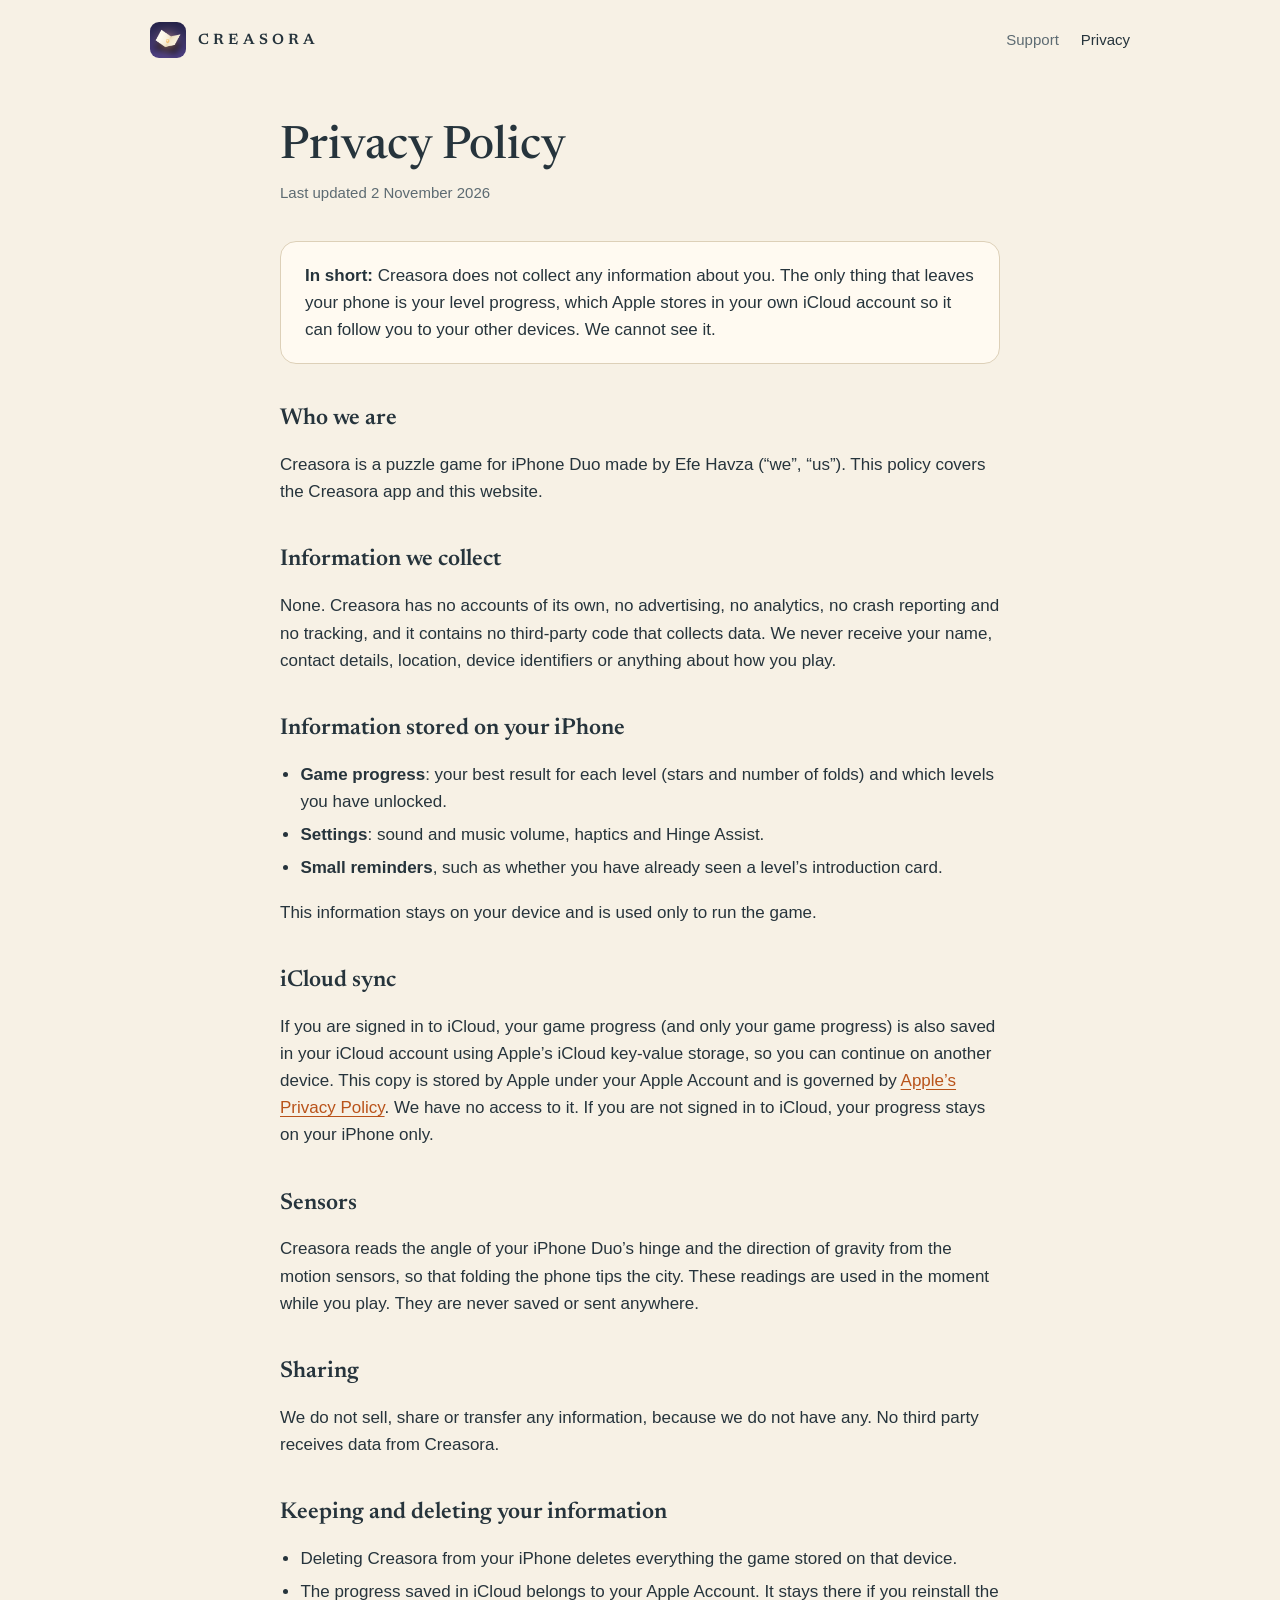
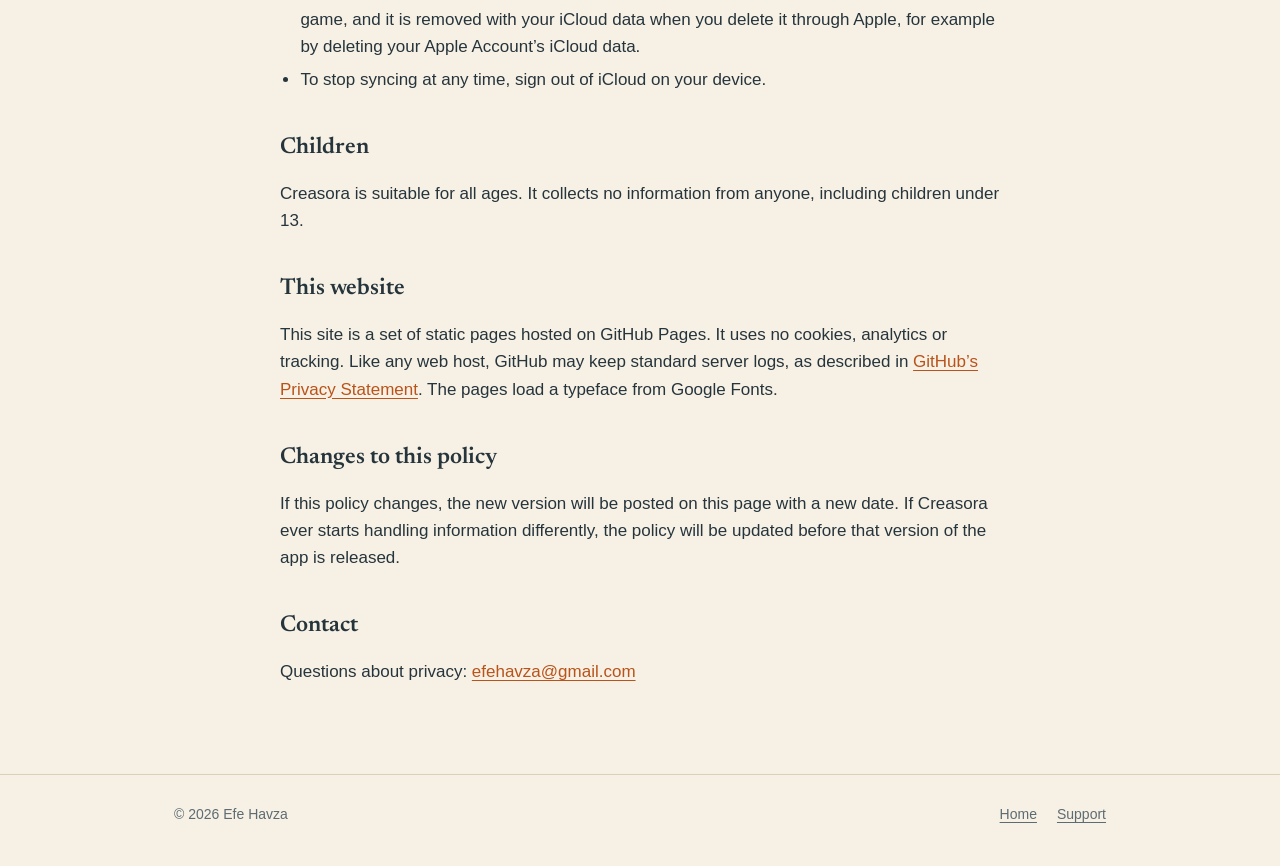
==== privacy.html @ 3c388a40 "Creasora website: home, support and privacy pages Co-Authored-By: Claude Opus 5.5 <noreply@anthropic" ====
<!doctype html>
<html lang="en">
<head>
  <meta charset="utf-8">
  <meta name="viewport" content="width=device-width, initial-scale=1">
  <title>Privacy Policy — Creasora</title>
  <meta name="description" content="How Creasora handles your information: it collects nothing, and your game progress syncs only through your own iCloud.">
  <meta name="color-scheme" content="light dark">
  <link rel="icon" href="img/icon.png">
  <link rel="apple-touch-icon" href="img/apple-touch-icon.png">
  <link rel="preconnect" href="https://fonts.googleapis.com">
  <link rel="preconnect" href="https://fonts.gstatic.com" crossorigin>
  <link href="https://fonts.googleapis.com/css2?family=Newsreader:ital,opsz,wght@0,6..72,400;0,6..72,500;0,6..72,600;1,6..72,400&display=swap" rel="stylesheet">
  <link rel="stylesheet" href="style.css">
</head>
<body>
  <header class="wrap top">
    <a class="brand" href="./"><img src="img/icon.png" alt=""><span>CREASORA</span></a>
    <nav>
      <a href="support.html">Support</a>
      <a href="privacy.html" aria-current="page">Privacy</a>
    </nav>
  </header>

  <main class="wrap narrow doc">
    <h1>Privacy Policy</h1>
    <p class="updated">Last updated 2 November 2026</p>

    <div class="summary">
      <p><strong>In short:</strong> Creasora does not collect any information about you. The only thing that leaves your phone is your level progress, which Apple stores in your own iCloud account so it can follow you to your other devices. We cannot see it.</p>
    </div>

    <h2>Who we are</h2>
    <p>Creasora is a puzzle game for iPhone Duo made by Efe Havza (“we”, “us”). This policy covers the Creasora app and this website.</p>

    <h2>Information we collect</h2>
    <p>None. Creasora has no accounts of its own, no advertising, no analytics, no crash reporting and no tracking, and it contains no third-party code that collects data. We never receive your name, contact details, location, device identifiers or anything about how you play.</p>

    <h2>Information stored on your iPhone</h2>
    <ul>
      <li><strong>Game progress</strong>: your best result for each level (stars and number of folds) and which levels you have unlocked.</li>
      <li><strong>Settings</strong>: sound and music volume, haptics and Hinge Assist.</li>
      <li><strong>Small reminders</strong>, such as whether you have already seen a level’s introduction card.</li>
    </ul>
    <p>This information stays on your device and is used only to run the game.</p>

    <h2>iCloud sync</h2>
    <p>If you are signed in to iCloud, your game progress (and only your game progress) is also saved in your iCloud account using Apple’s iCloud key-value storage, so you can continue on another device. This copy is stored by Apple under your Apple Account and is governed by <a href="https://www.apple.com/legal/privacy/">Apple’s Privacy Policy</a>. We have no access to it. If you are not signed in to iCloud, your progress stays on your iPhone only.</p>

    <h2>Sensors</h2>
    <p>Creasora reads the angle of your iPhone Duo’s hinge and the direction of gravity from the motion sensors, so that folding the phone tips the city. These readings are used in the moment while you play. They are never saved or sent anywhere.</p>

    <h2>Sharing</h2>
    <p>We do not sell, share or transfer any information, because we do not have any. No third party receives data from Creasora.</p>

    <h2>Keeping and deleting your information</h2>
    <ul>
      <li>Deleting Creasora from your iPhone deletes everything the game stored on that device.</li>
      <li>The progress saved in iCloud belongs to your Apple Account. It stays there if you reinstall the game, and it is removed with your iCloud data when you delete it through Apple, for example by deleting your Apple Account’s iCloud data.</li>
      <li>To stop syncing at any time, sign out of iCloud on your device.</li>
    </ul>

    <h2>Children</h2>
    <p>Creasora is suitable for all ages. It collects no information from anyone, including children under 13.</p>

    <h2>This website</h2>
    <p>This site is a set of static pages hosted on GitHub Pages. It uses no cookies, analytics or tracking. Like any web host, GitHub may keep standard server logs, as described in <a href="https://docs.github.com/en/site-policy/privacy-policies/github-general-privacy-statement">GitHub’s Privacy Statement</a>. The pages load a typeface from Google Fonts.</p>

    <h2>Changes to this policy</h2>
    <p>If this policy changes, the new version will be posted on this page with a new date. If Creasora ever starts handling information differently, the policy will be updated before that version of the app is released.</p>

    <h2>Contact</h2>
    <p>Questions about privacy: <a href="mailto:efehavza@gmail.com?subject=Creasora%20privacy">efehavza@gmail.com</a></p>
  </main>

  <footer>
    <div class="wrap">
      <span>© 2026 Efe Havza</span>
      <nav>
        <a href="./">Home</a>
        <a href="support.html">Support</a>
      </nav>
    </div>
  </footer>
</body>
</html>
---- style.css ----
:root {
  --paper: #f7f1e5;
  --paper-deep: #ede3d0;
  --card: #fffaf1;
  --ink: #26343c;
  --ink-soft: #5d6b72;
  --rule: #ddd0b8;
  --accent: #e8722a;
  --accent-ink: #b9531a;
  --night: #1f2a44;
  --serif: "Newsreader", "New York", Georgia, serif;
  --sans: -apple-system, BlinkMacSystemFont, "SF Pro Text", "Helvetica Neue", Arial, sans-serif;
}
@media (prefers-color-scheme: dark) {
  :root {
    --paper: #182029;
    --paper-deep: #1f2934;
    --card: #222d39;
    --ink: #efe7d8;
    --ink-soft: #aab4ba;
    --rule: #34414d;
    --accent: #f08a45;
    --accent-ink: #f5a66f;
  }
}

* { box-sizing: border-box; }
html { -webkit-text-size-adjust: 100%; }
body {
  margin: 0;
  background: var(--paper);
  color: var(--ink);
  font: 17px/1.6 var(--sans);
}
img { max-width: 100%; display: block; }
a { color: var(--accent-ink); text-underline-offset: 3px; }
a:hover { color: var(--accent); }

.wrap { max-width: 980px; margin: 0 auto; padding: 0 24px; }
.narrow { max-width: 720px; }

/* Header */
.top {
  display: flex; align-items: center; justify-content: space-between; gap: 16px;
  padding: 22px 0;
}
.brand { display: flex; align-items: center; gap: 12px; color: var(--ink); text-decoration: none; }
.brand img { width: 36px; height: 36px; border-radius: 9px; }
.brand span { font: 600 15px/1 var(--serif); letter-spacing: 0.28em; }
.top nav { display: flex; gap: 22px; font-size: 15px; }
.top nav a { color: var(--ink-soft); text-decoration: none; }
.top nav a:hover, .top nav a[aria-current] { color: var(--ink); }

/* Home */
.hero { text-align: center; padding: 48px 0 40px; }
.hero .icon { width: 128px; height: 128px; border-radius: 29px; margin: 0 auto 28px; box-shadow: 0 12px 40px rgba(38, 52, 60, 0.18); }
.hero h1 { font: 500 clamp(44px, 9vw, 76px)/1 var(--serif); letter-spacing: 0.2em; margin: 0 0 14px; padding-left: 0.2em; }
.hero .tagline { font: italic 400 clamp(20px, 3.2vw, 26px)/1.35 var(--serif); color: var(--ink-soft); margin: 0 0 26px; }
.badge {
  display: inline-flex; align-items: center; gap: 8px;
  padding: 8px 16px; border-radius: 999px;
  background: var(--card); border: 1px solid var(--rule);
  font-size: 15px; color: var(--ink);
}
.badge svg { width: 18px; height: 12px; }
.store-note { margin: 14px 0 0; font-size: 14px; color: var(--ink-soft); }

.shot {
  border-radius: 18px; overflow: hidden;
  box-shadow: 0 18px 50px rgba(20, 30, 40, 0.22);
  background: var(--paper-deep);
}
.hero-shot { margin: 8px auto 72px; max-width: 920px; }

.lede { font: 400 clamp(21px, 2.6vw, 25px)/1.5 var(--serif); text-align: center; max-width: 700px; margin: 0 auto 64px; }

.features { display: grid; grid-template-columns: repeat(3, 1fr); gap: 28px; margin: 0 0 72px; }
.feature h3 { font: 600 19px/1.3 var(--serif); margin: 14px 0 6px; }
.feature p { margin: 0; color: var(--ink-soft); font-size: 16px; }
.mark { width: 34px; height: 4px; border-radius: 2px; background: var(--accent); }

.gallery { display: grid; grid-template-columns: 1fr 1fr; gap: 22px; margin-bottom: 80px; }
.gallery figure { margin: 0; }
.gallery figcaption { font-size: 14px; color: var(--ink-soft); margin-top: 10px; }

/* Documents */
.doc { padding: 24px 0 72px; }
.doc h1 { font: 500 clamp(34px, 6vw, 46px)/1.1 var(--serif); margin: 18px 0 8px; }
.doc .updated { color: var(--ink-soft); font-size: 15px; margin: 0 0 36px; }
.doc h2 { font: 600 23px/1.3 var(--serif); margin: 40px 0 10px; }
.doc p, .doc li { color: var(--ink); }
.doc ul { padding-left: 1.2em; }
.doc li { margin: 6px 0; }
.summary {
  background: var(--card); border: 1px solid var(--rule); border-radius: 16px;
  padding: 20px 24px; margin: 0 0 8px;
}
.summary p { margin: 0; }

.contact {
  background: var(--card); border: 1px solid var(--rule); border-radius: 16px;
  padding: 24px; margin: 8px 0 12px;
}
.contact h2 { margin-top: 0; }
.button {
  display: inline-block; margin-top: 6px;
  background: var(--accent); color: #fff; text-decoration: none;
  padding: 11px 22px; border-radius: 999px; font-weight: 600; font-size: 16px;
}
.button:hover { color: #fff; filter: brightness(1.05); }

details { border-bottom: 1px solid var(--rule); padding: 14px 0; }
details:first-of-type { border-top: 1px solid var(--rule); }
summary { cursor: pointer; font: 600 18px/1.4 var(--serif); list-style: none; display: flex; justify-content: space-between; gap: 16px; }
summary::-webkit-details-marker { display: none; }
summary::after { content: "+"; color: var(--accent); font: 400 22px/1 var(--sans); }
details[open] summary::after { content: "–"; }
details p { margin: 10px 0 2px; color: var(--ink-soft); }

/* Footer */
footer { border-top: 1px solid var(--rule); padding: 28px 0 40px; font-size: 14px; color: var(--ink-soft); }
footer .wrap { display: flex; flex-wrap: wrap; justify-content: space-between; gap: 12px; }
footer nav { display: flex; gap: 20px; }
footer a { color: var(--ink-soft); }

@media (max-width: 720px) {
  .wrap { padding: 0 16px; }
  .top nav { gap: 16px; }
  .brand span { display: none; }
  .features { grid-template-columns: 1fr; gap: 22px; }
  .gallery { grid-template-columns: 1fr; }
  .hero { padding-top: 28px; }
  .hero .icon { width: 104px; height: 104px; border-radius: 24px; }
}
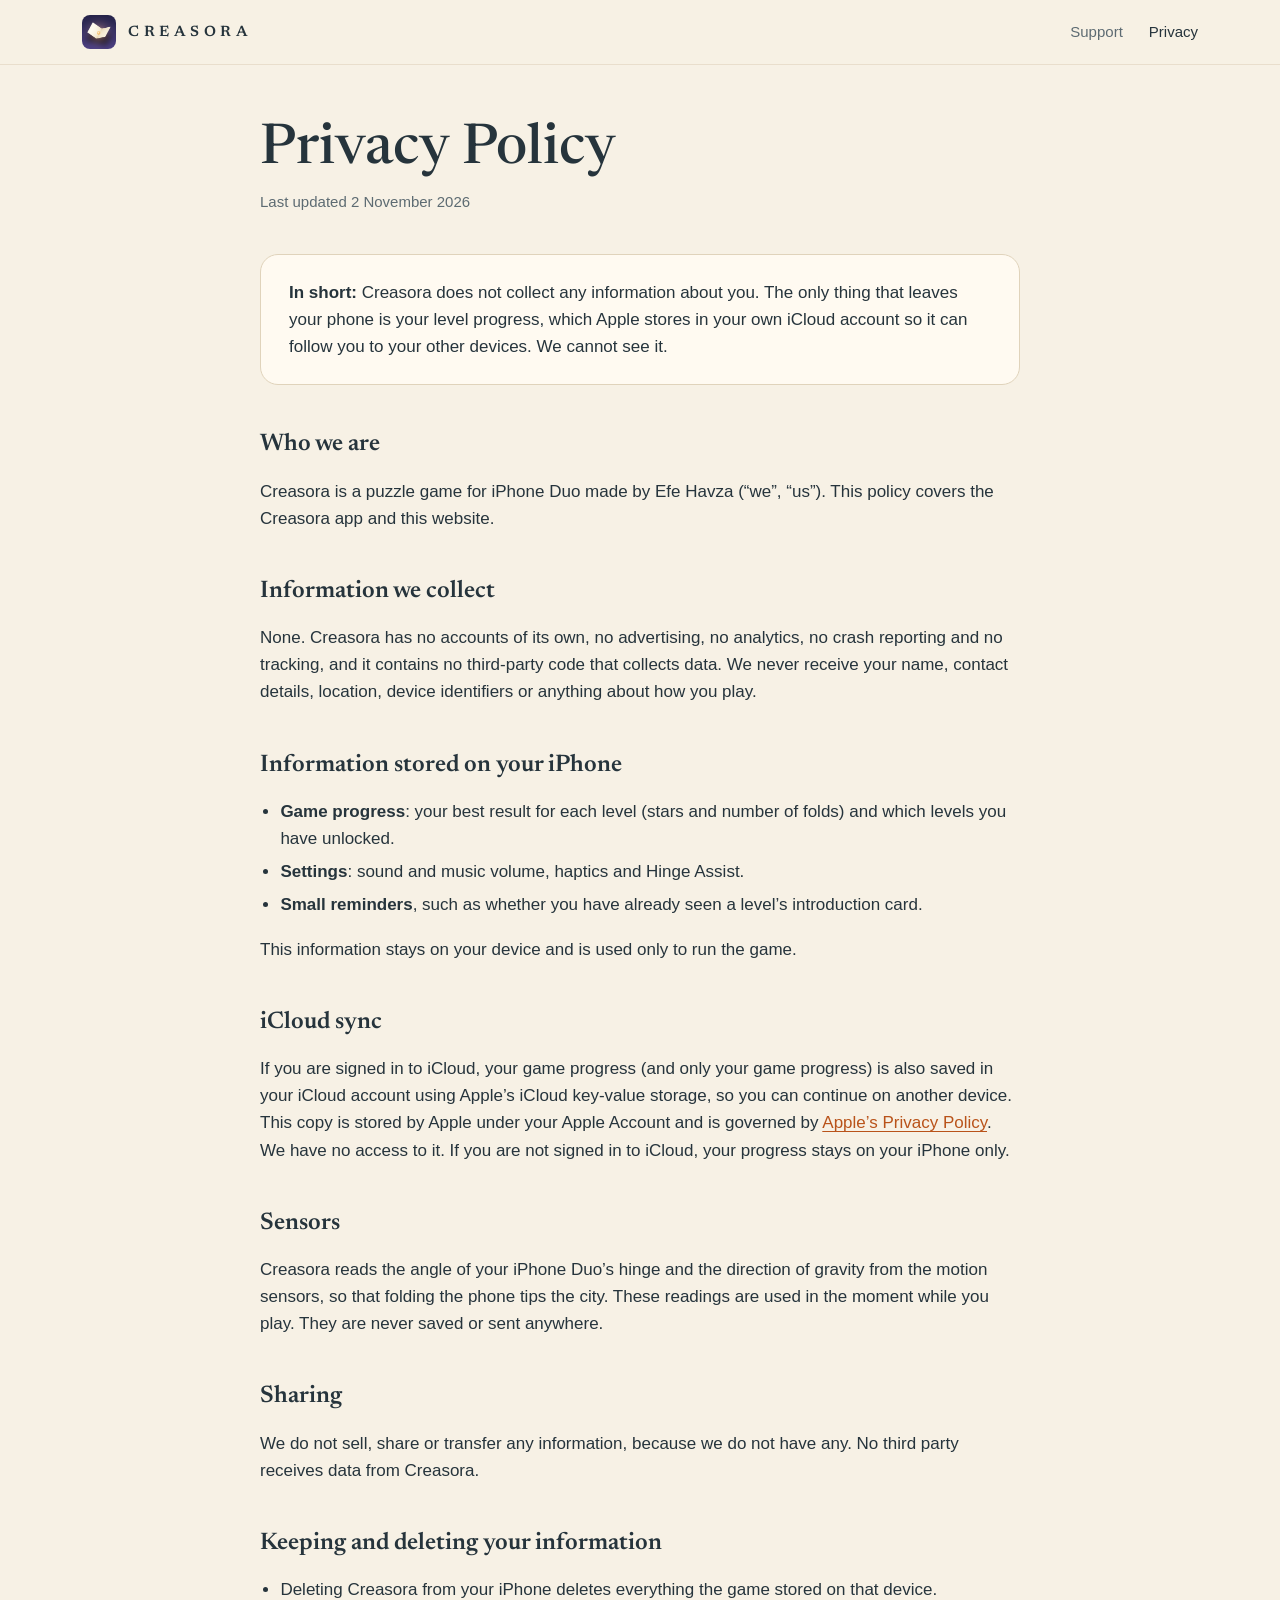
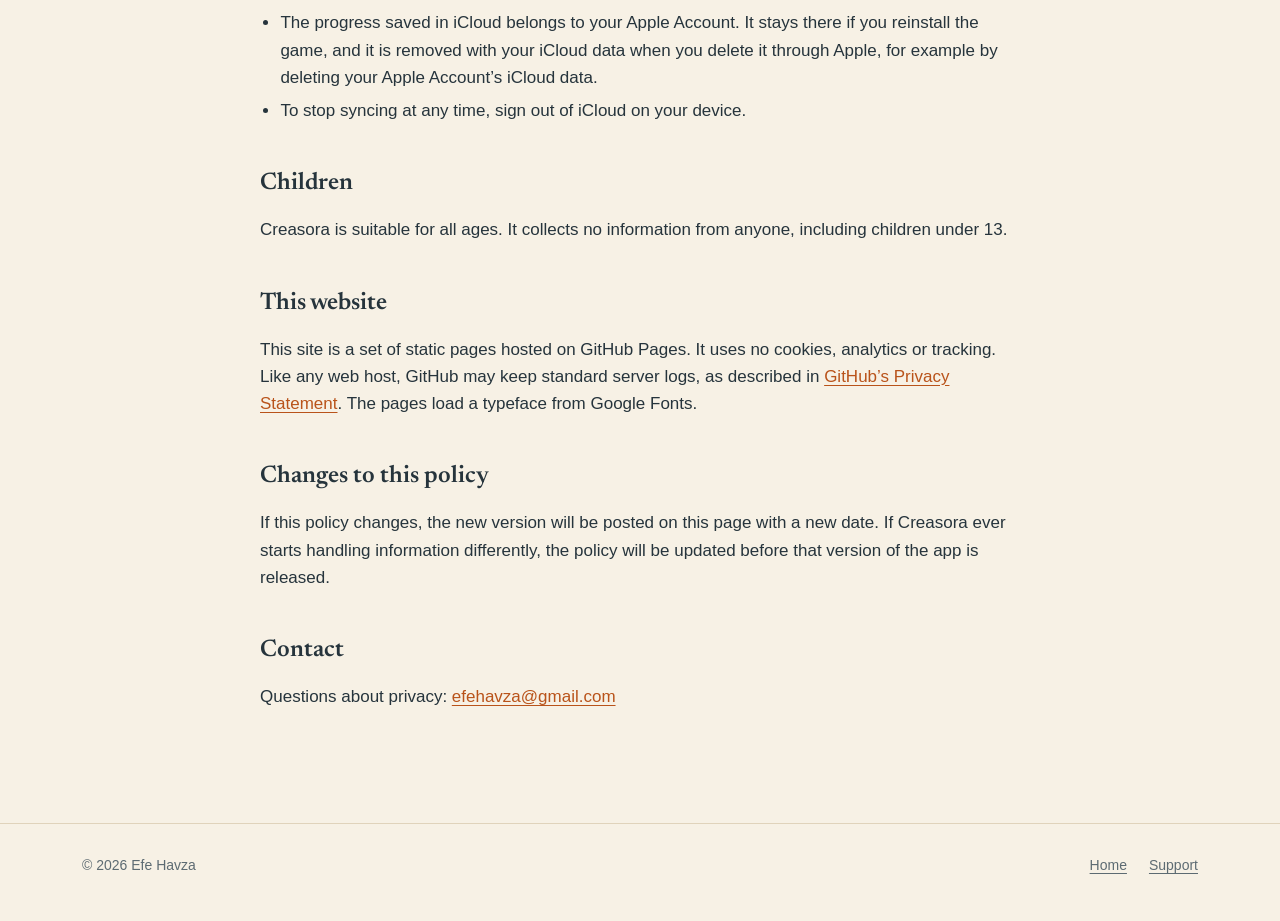
==== commit 8730920f: "Redesign: full-size screenshots, open-Duo hero Co-Authored-By: Claude Opus 5.5 <noreply@anthropic.co" ====
--- a/privacy.html
+++ b/privacy.html
@@ -14,13 +14,15 @@
   <link rel="stylesheet" href="style.css">
 </head>
 <body>
-  <header class="wrap top">
-    <a class="brand" href="./"><img src="img/icon.png" alt=""><span>CREASORA</span></a>
-    <nav>
-      <a href="support.html">Support</a>
-      <a href="privacy.html" aria-current="page">Privacy</a>
-    </nav>
-  </header>
+  <div class="top-bar">
+    <header class="wrap top">
+      <a class="brand" href="./"><img src="img/icon.png" alt=""><span>CREASORA</span></a>
+      <nav>
+        <a href="support.html">Support</a>
+        <a href="privacy.html" aria-current="page">Privacy</a>
+      </nav>
+    </header>
+  </div>
 
   <main class="wrap narrow doc">
     <h1>Privacy Policy</h1>
--- a/style.css
+++ b/style.css
@@ -1,134 +1,175 @@
 :root {
   --paper: #f7f1e5;
-  --paper-deep: #ede3d0;
+  --paper-deep: #efe5d2;
   --card: #fffaf1;
   --ink: #26343c;
   --ink-soft: #5d6b72;
-  --rule: #ddd0b8;
+  --rule: #e0d3bb;
   --accent: #e8722a;
   --accent-ink: #b9531a;
-  --night: #1f2a44;
+  --night: #1d2540;
+  --night-ink: #eef0f8;
+  --night-soft: #aeb5cf;
+  --shadow: 0 30px 80px -20px rgba(31, 38, 52, 0.45);
   --serif: "Newsreader", "New York", Georgia, serif;
   --sans: -apple-system, BlinkMacSystemFont, "SF Pro Text", "Helvetica Neue", Arial, sans-serif;
 }
 @media (prefers-color-scheme: dark) {
   :root {
-    --paper: #182029;
-    --paper-deep: #1f2934;
-    --card: #222d39;
+    --paper: #161d26;
+    --paper-deep: #1c2530;
+    --card: #202a36;
     --ink: #efe7d8;
-    --ink-soft: #aab4ba;
-    --rule: #34414d;
+    --ink-soft: #a9b3b9;
+    --rule: #303c48;
     --accent: #f08a45;
     --accent-ink: #f5a66f;
+    --night: #10162a;
+    --shadow: 0 30px 80px -20px rgba(0, 0, 0, 0.7);
   }
 }
 
 * { box-sizing: border-box; }
-html { -webkit-text-size-adjust: 100%; }
-body {
-  margin: 0;
-  background: var(--paper);
-  color: var(--ink);
-  font: 17px/1.6 var(--sans);
-}
-img { max-width: 100%; display: block; }
+html { -webkit-text-size-adjust: 100%; scroll-behavior: smooth; }
+body { margin: 0; background: var(--paper); color: var(--ink); font: 17px/1.6 var(--sans); }
+/* Screenshots keep their shape at every width. */
+img { display: block; max-width: 100%; height: auto; }
 a { color: var(--accent-ink); text-underline-offset: 3px; }
 a:hover { color: var(--accent); }
 
-.wrap { max-width: 980px; margin: 0 auto; padding: 0 24px; }
-.narrow { max-width: 720px; }
+.wrap { width: 100%; max-width: 1180px; margin: 0 auto; padding: 0 32px; }
+.narrow { max-width: 760px; }
 
 /* Header */
-.top {
-  display: flex; align-items: center; justify-content: space-between; gap: 16px;
-  padding: 22px 0;
+.top-bar {
+  position: sticky; top: 0; z-index: 10;
+  background: color-mix(in srgb, var(--paper) 82%, transparent);
+  backdrop-filter: saturate(1.4) blur(14px);
+  -webkit-backdrop-filter: saturate(1.4) blur(14px);
+  border-bottom: 1px solid color-mix(in srgb, var(--rule) 60%, transparent);
 }
+.top { display: flex; align-items: center; justify-content: space-between; gap: 16px; height: 64px; }
 .brand { display: flex; align-items: center; gap: 12px; color: var(--ink); text-decoration: none; }
-.brand img { width: 36px; height: 36px; border-radius: 9px; }
-.brand span { font: 600 15px/1 var(--serif); letter-spacing: 0.28em; }
-.top nav { display: flex; gap: 22px; font-size: 15px; }
+.brand img { width: 34px; height: 34px; border-radius: 8px; }
+.brand span { font: 600 15px/1 var(--serif); letter-spacing: 0.3em; }
+.top nav { display: flex; gap: 26px; font-size: 15px; }
 .top nav a { color: var(--ink-soft); text-decoration: none; }
 .top nav a:hover, .top nav a[aria-current] { color: var(--ink); }
 
-/* Home */
-.hero { text-align: center; padding: 48px 0 40px; }
-.hero .icon { width: 128px; height: 128px; border-radius: 29px; margin: 0 auto 28px; box-shadow: 0 12px 40px rgba(38, 52, 60, 0.18); }
-.hero h1 { font: 500 clamp(44px, 9vw, 76px)/1 var(--serif); letter-spacing: 0.2em; margin: 0 0 14px; padding-left: 0.2em; }
-.hero .tagline { font: italic 400 clamp(20px, 3.2vw, 26px)/1.35 var(--serif); color: var(--ink-soft); margin: 0 0 26px; }
-.badge {
+/* Hero */
+.hero { text-align: center; padding: 72px 0 24px; overflow: hidden; }
+.eyebrow {
+  display: inline-flex; align-items: center; gap: 9px;
+  font-size: 13px; font-weight: 600; letter-spacing: 0.14em; text-transform: uppercase;
+  color: var(--accent-ink); margin: 0 0 22px;
+}
+.eyebrow svg { width: 18px; height: 11px; }
+.hero h1 {
+  font: 500 clamp(52px, 10vw, 112px)/0.95 var(--serif);
+  letter-spacing: 0.18em; margin: 0 0 20px; padding-left: 0.18em;
+}
+.tagline { font: italic 400 clamp(22px, 3.2vw, 30px)/1.3 var(--serif); color: var(--ink-soft); margin: 0 0 30px; }
+.cta-row { display: flex; flex-wrap: wrap; justify-content: center; gap: 12px; margin-bottom: 64px; }
+.pill {
   display: inline-flex; align-items: center; gap: 8px;
-  padding: 8px 16px; border-radius: 999px;
-  background: var(--card); border: 1px solid var(--rule);
-  font-size: 15px; color: var(--ink);
+  padding: 12px 22px; border-radius: 999px; font-size: 15px; font-weight: 600; text-decoration: none;
 }
-.badge svg { width: 18px; height: 12px; }
-.store-note { margin: 14px 0 0; font-size: 14px; color: var(--ink-soft); }
+.pill.solid { background: var(--ink); color: var(--paper); }
+.pill.ghost { border: 1px solid var(--rule); color: var(--ink); background: var(--card); }
+.pill.ghost:hover { color: var(--ink); border-color: var(--ink-soft); }
 
-.shot {
-  border-radius: 18px; overflow: hidden;
-  box-shadow: 0 18px 50px rgba(20, 30, 40, 0.22);
-  background: var(--paper-deep);
+/* The screenshot shown as an open iPhone Duo, folded a few degrees at its hinge. */
+.duo { max-width: 1080px; margin: 0 auto; perspective: 2600px; }
+.duo-body {
+  display: flex; padding: 14px; border-radius: 34px;
+  background: linear-gradient(180deg, #3a414b, #23282f);
+  box-shadow: var(--shadow), inset 0 0 0 1px rgba(255, 255, 255, 0.08);
 }
-.hero-shot { margin: 8px auto 72px; max-width: 920px; }
+.duo-half { flex: 1; aspect-ratio: 1426.5 / 2007; background-size: 200% 100%; background-repeat: no-repeat; }
+.duo-half.left {
+  background-position: left center; border-radius: 22px 0 0 22px;
+  transform: rotateY(9deg); transform-origin: right center;
+}
+.duo-half.right {
+  background-position: right center; border-radius: 0 22px 22px 0;
+  transform: rotateY(-9deg); transform-origin: left center;
+  box-shadow: inset 14px 0 18px -14px rgba(0, 0, 0, 0.45);
+}
+.duo-caption { font-size: 14px; color: var(--ink-soft); margin: 18px 0 0; }
 
-.lede { font: 400 clamp(21px, 2.6vw, 25px)/1.5 var(--serif); text-align: center; max-width: 700px; margin: 0 auto 64px; }
+/* Sections */
+section.band { padding: 120px 0; }
+.lede { font: 400 clamp(26px, 3.4vw, 38px)/1.35 var(--serif); text-align: center; max-width: 860px; margin: 0 auto; }
+.lede em { color: var(--accent-ink); font-style: italic; }
 
-.features { display: grid; grid-template-columns: repeat(3, 1fr); gap: 28px; margin: 0 0 72px; }
-.feature h3 { font: 600 19px/1.3 var(--serif); margin: 14px 0 6px; }
-.feature p { margin: 0; color: var(--ink-soft); font-size: 16px; }
-.mark { width: 34px; height: 4px; border-radius: 2px; background: var(--accent); }
+.feature { display: grid; grid-template-columns: 1.55fr 1fr; gap: 64px; align-items: center; }
+.feature + .feature { margin-top: 120px; }
+.feature.flip { grid-template-columns: 1fr 1.55fr; }
+.feature.flip .shot { order: 2; }
+.feature h2 { font: 500 clamp(32px, 3.6vw, 44px)/1.1 var(--serif); margin: 12px 0 16px; }
+.feature p { color: var(--ink-soft); font-size: 18px; margin: 0; }
+.kicker { font-size: 13px; font-weight: 600; letter-spacing: 0.14em; text-transform: uppercase; color: var(--accent-ink); }
+.shot { margin: 0; border-radius: 20px; overflow: hidden; box-shadow: var(--shadow); background: var(--paper-deep); }
 
-.gallery { display: grid; grid-template-columns: 1fr 1fr; gap: 22px; margin-bottom: 80px; }
-.gallery figure { margin: 0; }
-.gallery figcaption { font-size: 14px; color: var(--ink-soft); margin-top: 10px; }
+.night { background: var(--night); color: var(--night-ink); }
+.night .kicker { color: #f5a66f; }
+.night p { color: var(--night-soft); }
+.night .feature h2 { color: var(--night-ink); }
 
-/* Documents */
-.doc { padding: 24px 0 72px; }
-.doc h1 { font: 500 clamp(34px, 6vw, 46px)/1.1 var(--serif); margin: 18px 0 8px; }
-.doc .updated { color: var(--ink-soft); font-size: 15px; margin: 0 0 36px; }
-.doc h2 { font: 600 23px/1.3 var(--serif); margin: 40px 0 10px; }
-.doc p, .doc li { color: var(--ink); }
+.points { display: grid; grid-template-columns: repeat(3, 1fr); gap: 40px; }
+.points h3 { font: 600 21px/1.3 var(--serif); margin: 16px 0 8px; }
+.points p { margin: 0; color: var(--ink-soft); font-size: 16px; }
+.mark { width: 36px; height: 4px; border-radius: 2px; background: var(--accent); }
+
+.closing { text-align: center; }
+.closing img.icon { width: 112px; height: 112px; border-radius: 25px; margin: 0 auto 26px; box-shadow: var(--shadow); }
+.closing h2 { font: 500 clamp(34px, 4.4vw, 52px)/1.1 var(--serif); margin: 0 0 12px; }
+.closing p { color: var(--ink-soft); margin: 0 0 28px; font-size: 18px; }
+
+/* Documents (support, privacy) */
+.doc { padding: 56px 0 96px; }
+.doc h1 { font: 500 clamp(40px, 6vw, 56px)/1.05 var(--serif); margin: 0 0 10px; }
+.doc .updated { color: var(--ink-soft); font-size: 15px; margin: 0 0 40px; }
+.doc h2 { font: 600 24px/1.3 var(--serif); margin: 44px 0 10px; }
 .doc ul { padding-left: 1.2em; }
 .doc li { margin: 6px 0; }
-.summary {
-  background: var(--card); border: 1px solid var(--rule); border-radius: 16px;
-  padding: 20px 24px; margin: 0 0 8px;
-}
+.summary, .contact { background: var(--card); border: 1px solid var(--rule); border-radius: 18px; padding: 24px 28px; }
 .summary p { margin: 0; }
-
-.contact {
-  background: var(--card); border: 1px solid var(--rule); border-radius: 16px;
-  padding: 24px; margin: 8px 0 12px;
-}
+.contact { margin: 0 0 12px; }
 .contact h2 { margin-top: 0; }
 .button {
   display: inline-block; margin-top: 6px;
   background: var(--accent); color: #fff; text-decoration: none;
-  padding: 11px 22px; border-radius: 999px; font-weight: 600; font-size: 16px;
+  padding: 12px 24px; border-radius: 999px; font-weight: 600; font-size: 16px;
 }
 .button:hover { color: #fff; filter: brightness(1.05); }
-
-details { border-bottom: 1px solid var(--rule); padding: 14px 0; }
+details { border-bottom: 1px solid var(--rule); padding: 16px 0; }
 details:first-of-type { border-top: 1px solid var(--rule); }
-summary { cursor: pointer; font: 600 18px/1.4 var(--serif); list-style: none; display: flex; justify-content: space-between; gap: 16px; }
+summary { cursor: pointer; font: 600 19px/1.4 var(--serif); list-style: none; display: flex; justify-content: space-between; gap: 16px; }
 summary::-webkit-details-marker { display: none; }
-summary::after { content: "+"; color: var(--accent); font: 400 22px/1 var(--sans); }
+summary::after { content: "+"; color: var(--accent); font: 400 24px/1 var(--sans); }
 details[open] summary::after { content: "–"; }
 details p { margin: 10px 0 2px; color: var(--ink-soft); }
 
 /* Footer */
-footer { border-top: 1px solid var(--rule); padding: 28px 0 40px; font-size: 14px; color: var(--ink-soft); }
+footer { border-top: 1px solid var(--rule); padding: 30px 0 44px; font-size: 14px; color: var(--ink-soft); }
 footer .wrap { display: flex; flex-wrap: wrap; justify-content: space-between; gap: 12px; }
-footer nav { display: flex; gap: 20px; }
+footer nav { display: flex; gap: 22px; }
 footer a { color: var(--ink-soft); }
 
-@media (max-width: 720px) {
+@media (max-width: 860px) {
   .wrap { padding: 0 16px; }
-  .top nav { gap: 16px; }
   .brand span { display: none; }
-  .features { grid-template-columns: 1fr; gap: 22px; }
-  .gallery { grid-template-columns: 1fr; }
-  .hero { padding-top: 28px; }
-  .hero .icon { width: 104px; height: 104px; border-radius: 24px; }
+  .top nav { gap: 18px; }
+  .hero { padding-top: 48px; }
+  .hero h1 { font-size: 13vw; letter-spacing: 0.12em; padding-left: 0.12em; }
+  .duo-body { padding: 7px; border-radius: 18px; }
+  .duo-half.left { border-radius: 12px 0 0 12px; transform: rotateY(6deg); }
+  .duo-half.right { border-radius: 0 12px 12px 0; transform: rotateY(-6deg); }
+  section.band { padding: 72px 0; }
+  .feature, .feature.flip { grid-template-columns: 1fr; gap: 28px; }
+  .feature.flip .shot { order: 0; }
+  .feature + .feature { margin-top: 72px; }
+  .shot { border-radius: 14px; }
+  .points { grid-template-columns: 1fr; gap: 32px; }
 }
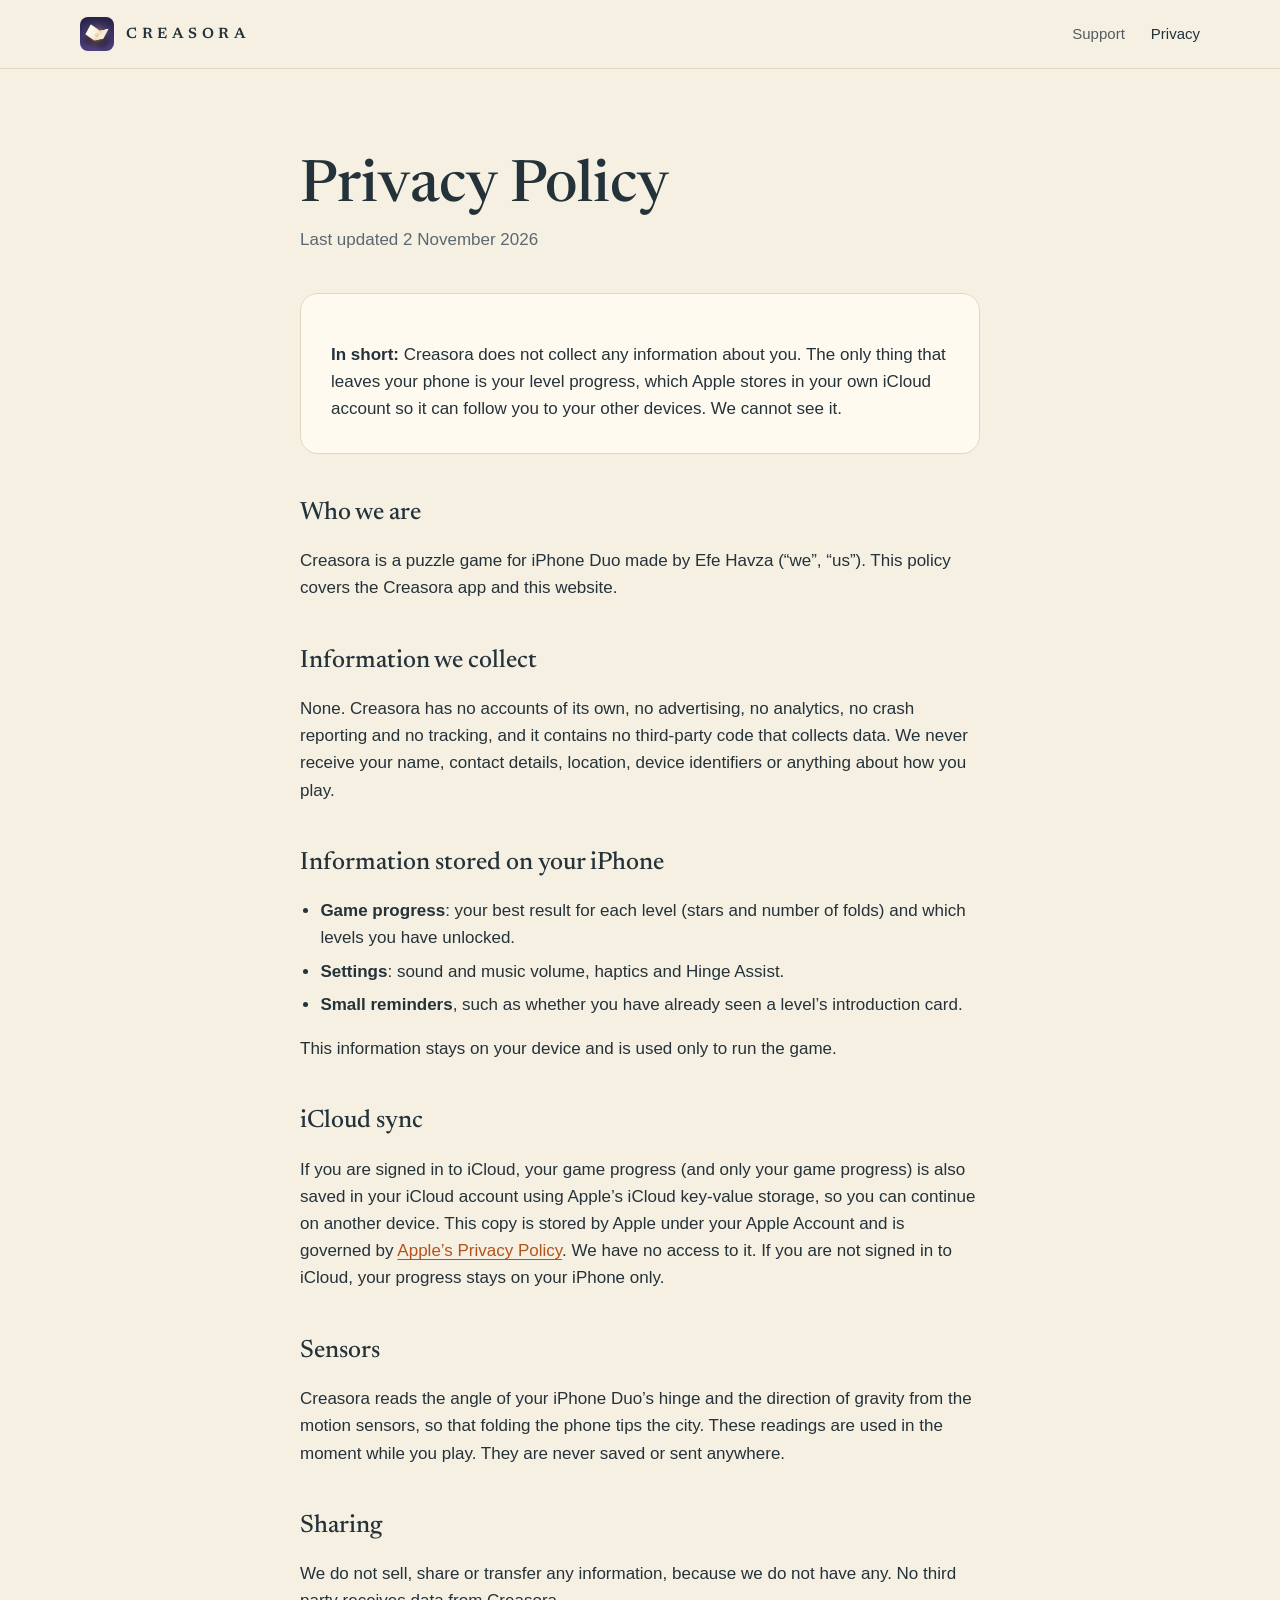
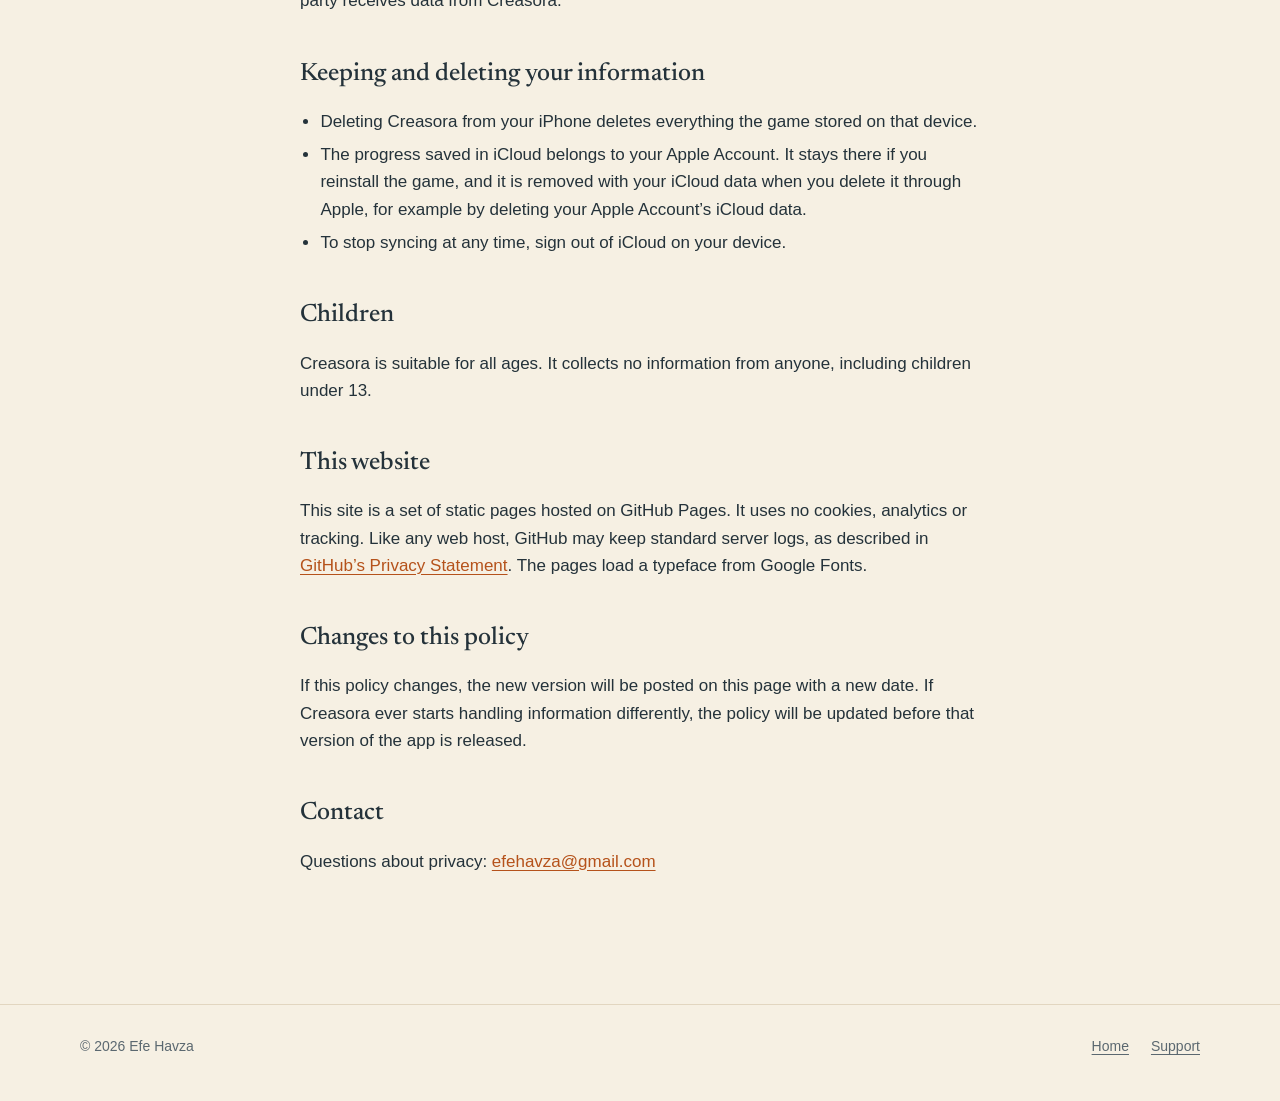
==== commit 1712a769: "Rebuild the site from scratch Co-Authored-By: Claude Opus 5.5 <noreply@anthropic.com>" ====
--- a/privacy.html
+++ b/privacy.html
@@ -3,80 +3,82 @@
 <head>
   <meta charset="utf-8">
   <meta name="viewport" content="width=device-width, initial-scale=1">
+  <meta name="color-scheme" content="light dark">
   <title>Privacy Policy — Creasora</title>
   <meta name="description" content="How Creasora handles your information: it collects nothing, and your game progress syncs only through your own iCloud.">
-  <meta name="color-scheme" content="light dark">
-  <link rel="icon" href="img/icon.png">
-  <link rel="apple-touch-icon" href="img/apple-touch-icon.png">
+  <link rel="icon" type="image/png" href="assets/img/creasora-favicon.png">
+  <link rel="apple-touch-icon" href="assets/img/creasora-touch-icon.png">
   <link rel="preconnect" href="https://fonts.googleapis.com">
   <link rel="preconnect" href="https://fonts.gstatic.com" crossorigin>
   <link href="https://fonts.googleapis.com/css2?family=Newsreader:ital,opsz,wght@0,6..72,400;0,6..72,500;0,6..72,600;1,6..72,400&display=swap" rel="stylesheet">
-  <link rel="stylesheet" href="style.css">
+  <link rel="stylesheet" href="assets/creasora.css">
 </head>
 <body>
-  <div class="top-bar">
-    <header class="wrap top">
-      <a class="brand" href="./"><img src="img/icon.png" alt=""><span>CREASORA</span></a>
+  <header class="site-header solid">
+    <div class="container">
+      <a class="brand" href="./"><img src="assets/img/creasora-icon.png" alt=""><span>CREASORA</span></a>
       <nav>
         <a href="support.html">Support</a>
         <a href="privacy.html" aria-current="page">Privacy</a>
       </nav>
-    </header>
-  </div>
+    </div>
+  </header>
 
-  <main class="wrap narrow doc">
-    <h1>Privacy Policy</h1>
-    <p class="updated">Last updated 2 November 2026</p>
+  <main class="doc">
+    <div class="container text">
+      <h1>Privacy Policy</h1>
+      <p class="sub">Last updated 2 November 2026</p>
 
-    <div class="summary">
-      <p><strong>In short:</strong> Creasora does not collect any information about you. The only thing that leaves your phone is your level progress, which Apple stores in your own iCloud account so it can follow you to your other devices. We cannot see it.</p>
+      <div class="panel">
+        <p><strong>In short:</strong> Creasora does not collect any information about you. The only thing that leaves your phone is your level progress, which Apple stores in your own iCloud account so it can follow you to your other devices. We cannot see it.</p>
+      </div>
+
+      <h2>Who we are</h2>
+      <p>Creasora is a puzzle game for iPhone Duo made by Efe Havza (“we”, “us”). This policy covers the Creasora app and this website.</p>
+
+      <h2>Information we collect</h2>
+      <p>None. Creasora has no accounts of its own, no advertising, no analytics, no crash reporting and no tracking, and it contains no third-party code that collects data. We never receive your name, contact details, location, device identifiers or anything about how you play.</p>
+
+      <h2>Information stored on your iPhone</h2>
+      <ul>
+        <li><strong>Game progress</strong>: your best result for each level (stars and number of folds) and which levels you have unlocked.</li>
+        <li><strong>Settings</strong>: sound and music volume, haptics and Hinge Assist.</li>
+        <li><strong>Small reminders</strong>, such as whether you have already seen a level’s introduction card.</li>
+      </ul>
+      <p>This information stays on your device and is used only to run the game.</p>
+
+      <h2>iCloud sync</h2>
+      <p>If you are signed in to iCloud, your game progress (and only your game progress) is also saved in your iCloud account using Apple’s iCloud key-value storage, so you can continue on another device. This copy is stored by Apple under your Apple Account and is governed by <a href="https://www.apple.com/legal/privacy/">Apple’s Privacy Policy</a>. We have no access to it. If you are not signed in to iCloud, your progress stays on your iPhone only.</p>
+
+      <h2>Sensors</h2>
+      <p>Creasora reads the angle of your iPhone Duo’s hinge and the direction of gravity from the motion sensors, so that folding the phone tips the city. These readings are used in the moment while you play. They are never saved or sent anywhere.</p>
+
+      <h2>Sharing</h2>
+      <p>We do not sell, share or transfer any information, because we do not have any. No third party receives data from Creasora.</p>
+
+      <h2>Keeping and deleting your information</h2>
+      <ul>
+        <li>Deleting Creasora from your iPhone deletes everything the game stored on that device.</li>
+        <li>The progress saved in iCloud belongs to your Apple Account. It stays there if you reinstall the game, and it is removed with your iCloud data when you delete it through Apple, for example by deleting your Apple Account’s iCloud data.</li>
+        <li>To stop syncing at any time, sign out of iCloud on your device.</li>
+      </ul>
+
+      <h2>Children</h2>
+      <p>Creasora is suitable for all ages. It collects no information from anyone, including children under 13.</p>
+
+      <h2>This website</h2>
+      <p>This site is a set of static pages hosted on GitHub Pages. It uses no cookies, analytics or tracking. Like any web host, GitHub may keep standard server logs, as described in <a href="https://docs.github.com/en/site-policy/privacy-policies/github-general-privacy-statement">GitHub’s Privacy Statement</a>. The pages load a typeface from Google Fonts.</p>
+
+      <h2>Changes to this policy</h2>
+      <p>If this policy changes, the new version will be posted on this page with a new date. If Creasora ever starts handling information differently, the policy will be updated before that version of the app is released.</p>
+
+      <h2>Contact</h2>
+      <p>Questions about privacy: <a href="mailto:efehavza@gmail.com?subject=Creasora%20privacy">efehavza@gmail.com</a></p>
     </div>
-
-    <h2>Who we are</h2>
-    <p>Creasora is a puzzle game for iPhone Duo made by Efe Havza (“we”, “us”). This policy covers the Creasora app and this website.</p>
-
-    <h2>Information we collect</h2>
-    <p>None. Creasora has no accounts of its own, no advertising, no analytics, no crash reporting and no tracking, and it contains no third-party code that collects data. We never receive your name, contact details, location, device identifiers or anything about how you play.</p>
-
-    <h2>Information stored on your iPhone</h2>
-    <ul>
-      <li><strong>Game progress</strong>: your best result for each level (stars and number of folds) and which levels you have unlocked.</li>
-      <li><strong>Settings</strong>: sound and music volume, haptics and Hinge Assist.</li>
-      <li><strong>Small reminders</strong>, such as whether you have already seen a level’s introduction card.</li>
-    </ul>
-    <p>This information stays on your device and is used only to run the game.</p>
-
-    <h2>iCloud sync</h2>
-    <p>If you are signed in to iCloud, your game progress (and only your game progress) is also saved in your iCloud account using Apple’s iCloud key-value storage, so you can continue on another device. This copy is stored by Apple under your Apple Account and is governed by <a href="https://www.apple.com/legal/privacy/">Apple’s Privacy Policy</a>. We have no access to it. If you are not signed in to iCloud, your progress stays on your iPhone only.</p>
-
-    <h2>Sensors</h2>
-    <p>Creasora reads the angle of your iPhone Duo’s hinge and the direction of gravity from the motion sensors, so that folding the phone tips the city. These readings are used in the moment while you play. They are never saved or sent anywhere.</p>
-
-    <h2>Sharing</h2>
-    <p>We do not sell, share or transfer any information, because we do not have any. No third party receives data from Creasora.</p>
-
-    <h2>Keeping and deleting your information</h2>
-    <ul>
-      <li>Deleting Creasora from your iPhone deletes everything the game stored on that device.</li>
-      <li>The progress saved in iCloud belongs to your Apple Account. It stays there if you reinstall the game, and it is removed with your iCloud data when you delete it through Apple, for example by deleting your Apple Account’s iCloud data.</li>
-      <li>To stop syncing at any time, sign out of iCloud on your device.</li>
-    </ul>
-
-    <h2>Children</h2>
-    <p>Creasora is suitable for all ages. It collects no information from anyone, including children under 13.</p>
-
-    <h2>This website</h2>
-    <p>This site is a set of static pages hosted on GitHub Pages. It uses no cookies, analytics or tracking. Like any web host, GitHub may keep standard server logs, as described in <a href="https://docs.github.com/en/site-policy/privacy-policies/github-general-privacy-statement">GitHub’s Privacy Statement</a>. The pages load a typeface from Google Fonts.</p>
-
-    <h2>Changes to this policy</h2>
-    <p>If this policy changes, the new version will be posted on this page with a new date. If Creasora ever starts handling information differently, the policy will be updated before that version of the app is released.</p>
-
-    <h2>Contact</h2>
-    <p>Questions about privacy: <a href="mailto:efehavza@gmail.com?subject=Creasora%20privacy">efehavza@gmail.com</a></p>
   </main>
 
-  <footer>
-    <div class="wrap">
+  <footer class="site-footer">
+    <div class="container">
       <span>© 2026 Efe Havza</span>
       <nav>
         <a href="./">Home</a>
--- a/assets/creasora.css
+++ b/assets/creasora.css
@@ -0,0 +1,171 @@
+/* Creasora website. Colours come from the game: paper, ink, lantern orange,
+   and the dusk, day and night skies of its levels. */
+:root {
+  --paper: #f6f0e3;
+  --card: #fffaf0;
+  --ink: #24323a;
+  --ink-soft: #5b6870;
+  --rule: #e2d6c0;
+  --accent: #e8722a;
+  --accent-ink: #b5521b;
+  --dusk: #776e7b;
+  --day: #758f92;
+  --night: #292f51;
+  --on-dark: #f7f1e6;
+  --on-dark-soft: rgba(247, 241, 230, 0.74);
+  --serif: "Newsreader", "New York", Georgia, "Times New Roman", serif;
+  --sans: -apple-system, BlinkMacSystemFont, "SF Pro Text", "Helvetica Neue", Arial, sans-serif;
+  --max: 1200px;
+  --gutter: clamp(16px, 4vw, 40px);
+}
+@media (prefers-color-scheme: dark) {
+  :root {
+    --paper: #151b24;
+    --card: #1d2631;
+    --ink: #eee6d6;
+    --ink-soft: #a7b1b8;
+    --rule: #2d3945;
+    --accent: #f08a45;
+    --accent-ink: #f4a46d;
+  }
+}
+
+*, *::before, *::after { box-sizing: border-box; }
+html { -webkit-text-size-adjust: 100%; }
+body { margin: 0; background: var(--paper); color: var(--ink); font: 17px/1.6 var(--sans); }
+a { color: var(--accent-ink); text-underline-offset: 3px; }
+a:hover { color: var(--accent); }
+h1, h2, h3 { font-family: var(--serif); font-weight: 500; }
+
+.container { width: 100%; max-width: var(--max); margin: 0 auto; padding: 0 var(--gutter); }
+.container.text { max-width: 760px; }
+
+/* Screenshots: the frame always has the iPhone Duo screen's shape and the
+   picture fills it, so it scales with the page and is never squeezed. */
+.photo {
+  position: relative;
+  width: 100%;
+  aspect-ratio: 2853 / 2007;
+  margin: 0;
+  border-radius: clamp(10px, 1.6vw, 22px);
+  overflow: hidden;
+  background: #3b3f4a;
+  box-shadow: 0 28px 70px -28px rgba(14, 18, 30, 0.55), 0 0 0 1px rgba(0, 0, 0, 0.06);
+}
+.photo img {
+  position: absolute; inset: 0;
+  display: block;
+  width: 100%; height: 100%;
+  object-fit: contain;
+}
+
+/* Header */
+.site-header { position: absolute; top: 0; left: 0; right: 0; z-index: 5; }
+.site-header.solid { position: sticky; background: color-mix(in srgb, var(--paper) 88%, transparent); backdrop-filter: blur(14px); -webkit-backdrop-filter: blur(14px); border-bottom: 1px solid var(--rule); }
+.site-header .container { display: flex; align-items: center; justify-content: space-between; height: 68px; }
+.brand { display: inline-flex; align-items: center; gap: 12px; text-decoration: none; color: inherit; }
+.brand img { width: 34px; height: 34px; border-radius: 8px; }
+.brand span { font: 600 15px/1 var(--serif); letter-spacing: 0.3em; }
+.site-header nav { display: flex; gap: 26px; font-size: 15px; }
+.site-header nav a { color: inherit; opacity: 0.78; text-decoration: none; }
+.site-header nav a:hover, .site-header nav a[aria-current] { opacity: 1; }
+.on-dark { color: var(--on-dark); }
+
+/* Hero: the dusk sky of the game runs behind the title and into the picture. */
+.hero {
+  background: linear-gradient(180deg, var(--dusk) 0%, var(--dusk) 62%, var(--paper) 62%);
+  color: var(--on-dark);
+  padding: 132px 0 0;
+  text-align: center;
+}
+.hero .label {
+  display: inline-block; margin: 0 0 20px;
+  padding: 7px 16px; border-radius: 999px;
+  background: rgba(255, 255, 255, 0.14); border: 1px solid rgba(255, 255, 255, 0.22);
+  font-size: 13px; font-weight: 600; letter-spacing: 0.12em; text-transform: uppercase;
+}
+.hero h1 {
+  margin: 0 0 16px;
+  font-size: clamp(46px, 9.5vw, 116px); line-height: 0.95;
+  letter-spacing: 0.16em; padding-left: 0.16em;
+}
+.hero .tagline { margin: 0 0 30px; font: italic 400 clamp(20px, 2.8vw, 28px)/1.3 var(--serif); color: var(--on-dark-soft); }
+.hero .buttons { display: flex; flex-wrap: wrap; justify-content: center; gap: 12px; margin-bottom: clamp(40px, 6vw, 72px); }
+.btn { display: inline-flex; align-items: center; padding: 13px 24px; border-radius: 999px; font-size: 15px; font-weight: 600; text-decoration: none; }
+.btn.light { background: var(--on-dark); color: #24323a; }
+.btn.outline { border: 1px solid rgba(255, 255, 255, 0.4); color: var(--on-dark); }
+.btn.outline:hover { color: var(--on-dark); background: rgba(255, 255, 255, 0.1); }
+.btn.accent { background: var(--accent); color: #fff; }
+.btn.accent:hover { color: #fff; filter: brightness(1.06); }
+.hero-note { margin: 18px 0 0; font-size: 14px; color: var(--ink-soft); }
+
+/* Sections */
+.section { padding: clamp(72px, 10vw, 128px) 0; }
+.intro { text-align: center; }
+.intro p { margin: 0 auto; max-width: 820px; font: 400 clamp(23px, 3vw, 34px)/1.4 var(--serif); }
+.intro em { color: var(--accent-ink); }
+
+.steps { display: grid; grid-template-columns: repeat(3, 1fr); gap: clamp(24px, 4vw, 48px); margin-top: clamp(48px, 7vw, 80px); counter-reset: step; }
+.step { border-top: 2px solid var(--rule); padding-top: 22px; }
+.step::before { counter-increment: step; content: counter(step); display: block; font: 500 15px/1 var(--sans); color: var(--accent-ink); margin-bottom: 14px; }
+.step h3 { margin: 0 0 8px; font-size: 24px; line-height: 1.2; }
+.step p { margin: 0; color: var(--ink-soft); }
+
+.showcase + .showcase { margin-top: clamp(72px, 10vw, 128px); }
+.showcase .caption { display: grid; grid-template-columns: 1fr 1.25fr; gap: clamp(20px, 4vw, 64px); margin-top: clamp(24px, 3vw, 36px); }
+.kicker { display: block; font-size: 13px; font-weight: 600; letter-spacing: 0.12em; text-transform: uppercase; color: var(--accent-ink); margin-bottom: 10px; }
+.showcase h2 { margin: 0; font-size: clamp(30px, 3.6vw, 46px); line-height: 1.1; }
+.showcase p { margin: 0; color: var(--ink-soft); font-size: 18px; align-self: end; }
+
+.band { padding: clamp(72px, 10vw, 128px) 0; color: var(--on-dark); }
+.band.night { background: var(--night); }
+.band.day { background: var(--day); }
+.band .kicker { color: #ffb37f; }
+.band h2 { color: var(--on-dark); }
+.band p { color: var(--on-dark-soft); }
+
+.grid-2 { display: grid; grid-template-columns: 1fr 1fr; gap: clamp(16px, 2.4vw, 28px); }
+.grid-2 figcaption { margin-top: 12px; font-size: 15px; color: var(--ink-soft); }
+
+.facts { display: grid; grid-template-columns: repeat(3, 1fr); gap: clamp(24px, 4vw, 48px); }
+.fact h3 { margin: 0 0 8px; font-size: 22px; line-height: 1.25; }
+.fact p { margin: 0; color: var(--ink-soft); font-size: 16px; }
+.fact::before { content: ""; display: block; width: 36px; height: 4px; border-radius: 2px; background: var(--accent); margin-bottom: 18px; }
+
+.closing { text-align: center; }
+.closing img { width: 112px; height: 112px; border-radius: 25px; margin: 0 auto 24px; display: block; box-shadow: 0 20px 50px -20px rgba(14, 18, 30, 0.6); }
+.closing h2 { margin: 0 0 10px; font-size: clamp(32px, 4.4vw, 52px); line-height: 1.1; }
+.closing p { margin: 0 0 28px; color: var(--ink-soft); font-size: 18px; }
+
+/* Support and privacy */
+.doc { padding: clamp(48px, 7vw, 88px) 0 clamp(72px, 9vw, 112px); }
+.doc h1 { margin: 0 0 8px; font-size: clamp(40px, 6vw, 58px); line-height: 1.05; }
+.doc .sub { margin: 0 0 40px; color: var(--ink-soft); }
+.doc h2 { margin: 44px 0 10px; font-size: 25px; line-height: 1.3; }
+.doc ul { padding-left: 1.2em; }
+.doc li { margin: 6px 0; }
+.panel { background: var(--card); border: 1px solid var(--rule); border-radius: 18px; padding: clamp(20px, 3vw, 30px); }
+.panel h2 { margin-top: 0; }
+.panel p:last-child { margin-bottom: 0; }
+details { border-bottom: 1px solid var(--rule); padding: 16px 0; }
+details:first-of-type { border-top: 1px solid var(--rule); }
+summary { cursor: pointer; list-style: none; display: flex; justify-content: space-between; gap: 16px; font: 500 20px/1.35 var(--serif); }
+summary::-webkit-details-marker { display: none; }
+summary::after { content: "+"; color: var(--accent); font: 400 24px/1 var(--sans); }
+details[open] summary::after { content: "–"; }
+details p { margin: 10px 0 2px; color: var(--ink-soft); }
+
+/* Footer */
+.site-footer { border-top: 1px solid var(--rule); padding: 30px 0 44px; font-size: 14px; color: var(--ink-soft); }
+.site-footer .container { display: flex; flex-wrap: wrap; justify-content: space-between; gap: 12px; }
+.site-footer nav { display: flex; gap: 22px; }
+.site-footer a { color: var(--ink-soft); }
+
+@media (max-width: 820px) {
+  .brand span { display: none; }
+  .hero { padding-top: 104px; background: linear-gradient(180deg, var(--dusk) 0%, var(--dusk) 72%, var(--paper) 72%); }
+  .hero h1 { letter-spacing: 0.1em; padding-left: 0.1em; font-size: 13vw; }
+  .steps, .facts { grid-template-columns: 1fr; }
+  .showcase .caption { grid-template-columns: 1fr; gap: 12px; }
+  .grid-2 { grid-template-columns: 1fr; }
+}
